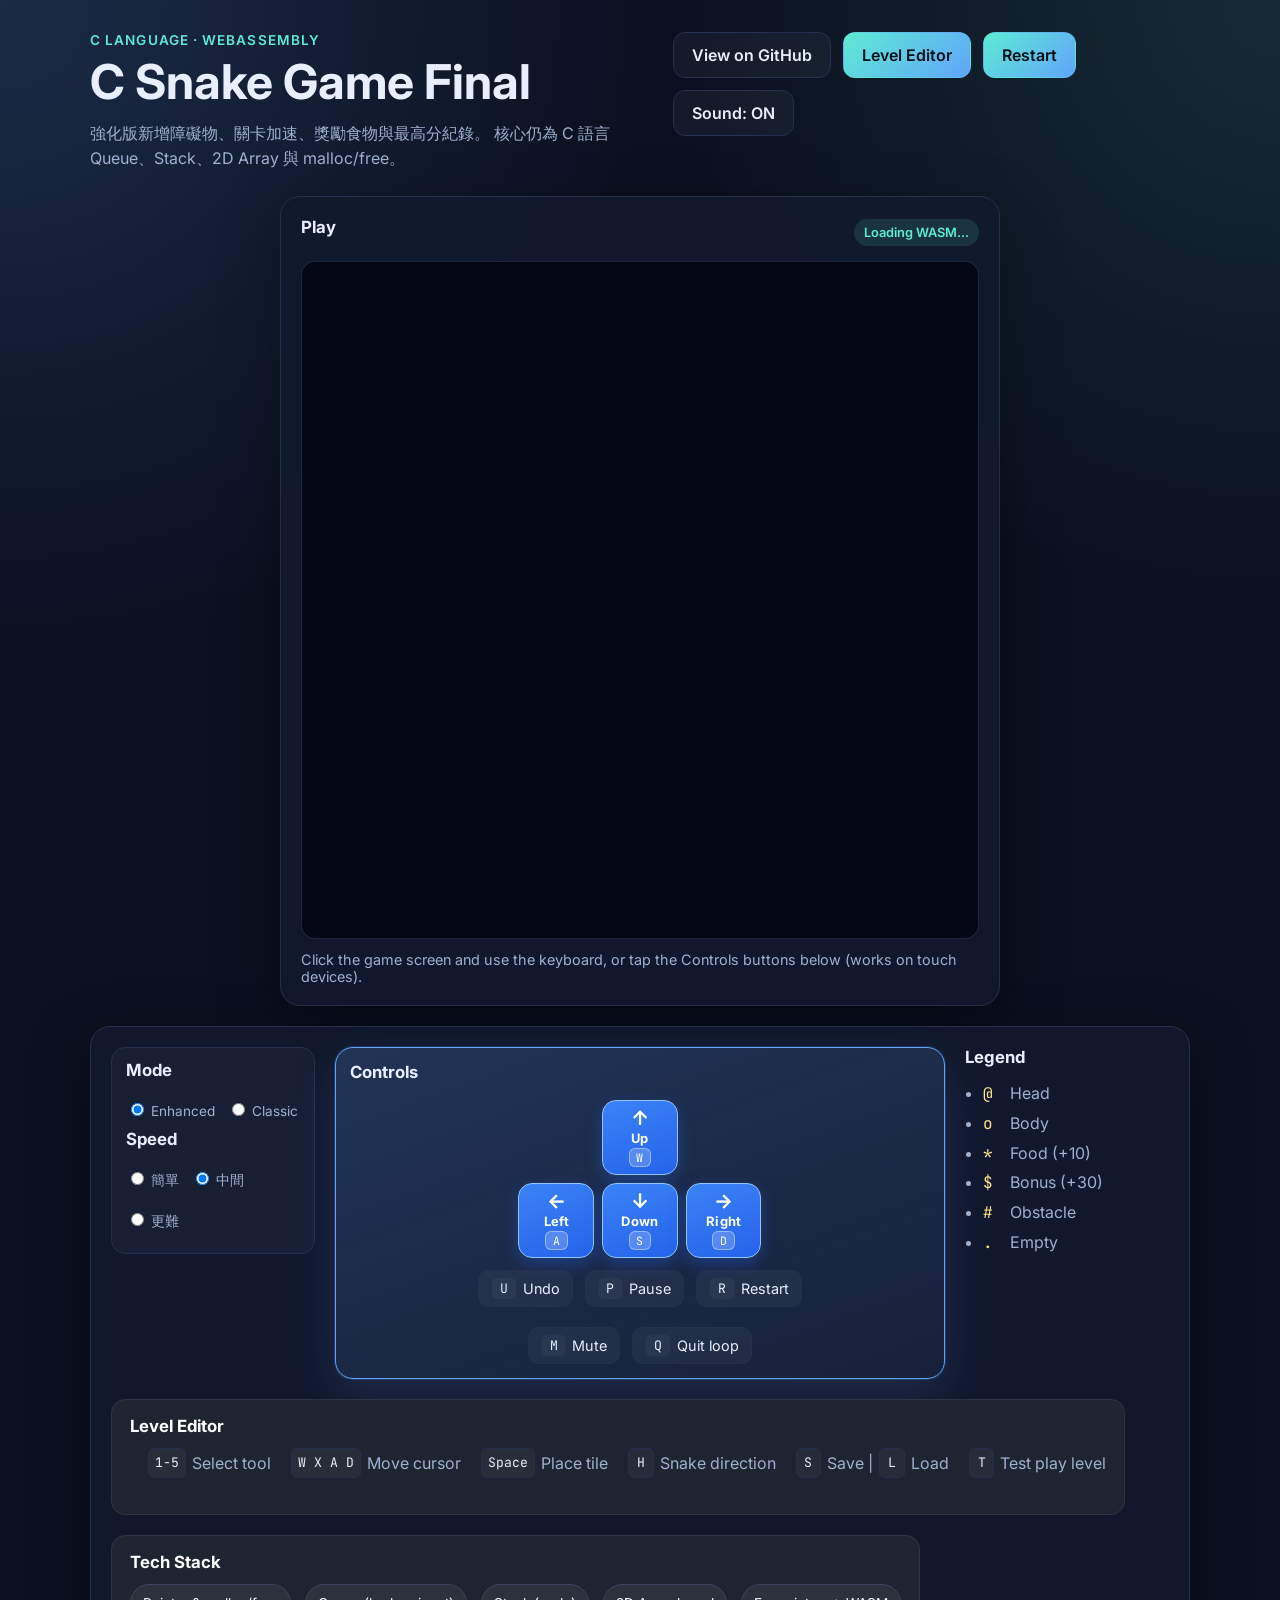
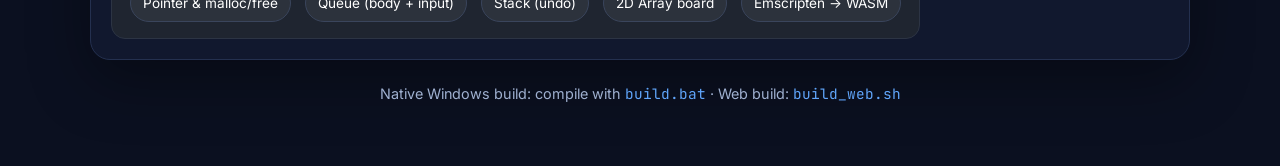
==== web/index.html @ 6ceba036 "Web：移除 Speed 最難(Extreme)選項" ====
<!DOCTYPE html>
<html lang="zh-Hant">
<head>
  <meta charset="UTF-8">
  <meta name="viewport" content="width=device-width, initial-scale=1.0">
  <title>C Snake Game Final — WebAssembly</title>
  <meta name="description" content="C Snake Game Final - enhanced snake with 4 speed levels, editor, and WebAssembly.">
  <meta name="github-repo" content="https://github.com/singpraise/snake-game-final">
  <link rel="stylesheet" href="style.css">
  <link rel="preconnect" href="https://fonts.googleapis.com">
  <link rel="preconnect" href="https://fonts.gstatic.com" crossorigin>
  <link href="https://fonts.googleapis.com/css2?family=JetBrains+Mono:wght@400;600&family=Inter:wght@400;600;700&display=swap" rel="stylesheet">
</head>
<body>
  <div class="page">
    <header class="hero">
      <div class="hero-text">
        <p class="eyebrow">C Language · WebAssembly</p>
        <h1>C Snake Game Final</h1>
        <p class="subtitle">
          強化版新增障礙物、關卡加速、獎勵食物與最高分紀錄。
          核心仍為 C 語言 Queue、Stack、2D Array 與 malloc/free。
        </p>
      </div>
      <div class="hero-actions">
        <a id="github-link" class="btn btn-github" href="https://github.com/singpraise/snake-game-final" target="_blank" rel="noopener noreferrer">
          View on GitHub
        </a>
        <button id="btn-editor" class="btn btn-primary" type="button">Level Editor</button>
        <button id="btn-restart" class="btn btn-primary" type="button">Restart</button>
        <button id="btn-sound" class="btn btn-github" type="button">Sound: ON</button>
      </div>
    </header>

    <main class="layout">
      <section class="panel game-panel">
        <div class="panel-header">
          <h2>Play</h2>
          <span id="status-badge" class="badge">Loading WASM...</span>
        </div>
        <pre id="game-screen" class="terminal" aria-label="Snake game screen" tabindex="0"></pre>
        <p class="hint">Click the game screen and use the keyboard, or tap the Controls buttons below (works on touch devices).</p>
      </section>

      <aside class="panel info-panel game-info">
        <div class="info-grid">
          <div class="info-col-left">
            <div class="remote-card">
              <h2>Mode</h2>
              <div class="mode-row">
                <label><input type="radio" name="mode" value="enhanced" checked> Enhanced</label>
                <label><input type="radio" name="mode" value="classic"> Classic</label>
              </div>
              <h2>Speed</h2>
              <div class="mode-row" id="difficulty-row">
                <label><input type="radio" name="diff" value="0"> 簡單</label>
                <label><input type="radio" name="diff" value="1" checked> 中間</label>
                <label><input type="radio" name="diff" value="2"> 更難</label>
              </div>
            </div>
          </div>

          <div class="info-col-center">
            <h2>Controls</h2>
            <div class="dpad-guide">
              <button type="button" class="dpad-cell up" data-key="38" aria-label="Up">
                <span class="dpad-arrow">↑</span>
                <span class="dpad-name">Up</span>
                <kbd>W</kbd>
              </button>
              <button type="button" class="dpad-cell left" data-key="37" aria-label="Left">
                <span class="dpad-arrow">←</span>
                <span class="dpad-name">Left</span>
                <kbd>A</kbd>
              </button>
              <button type="button" class="dpad-cell down" data-key="40" aria-label="Down">
                <span class="dpad-arrow">↓</span>
                <span class="dpad-name">Down</span>
                <kbd>S</kbd>
              </button>
              <button type="button" class="dpad-cell right" data-key="39" aria-label="Right">
                <span class="dpad-arrow">→</span>
                <span class="dpad-name">Right</span>
                <kbd>D</kbd>
              </button>
            </div>
            <div class="action-keys">
              <button type="button" class="action-key" data-key="85"><kbd>U</kbd> Undo</button>
              <button type="button" class="action-key" data-key="80"><kbd>P</kbd> Pause</button>
              <button type="button" class="action-key" data-key="82"><kbd>R</kbd> Restart</button>
              <span class="action-break"></span>
              <button type="button" class="action-key" data-key="77"><kbd>M</kbd> Mute</button>
              <button type="button" class="action-key" data-key="81"><kbd>Q</kbd> Quit loop</button>
            </div>
          </div>

          <div class="info-col-right">
            <h2>Legend</h2>
            <ul class="legend">
              <li><span class="glyph">@</span> Head</li>
              <li><span class="glyph">o</span> Body</li>
              <li><span class="glyph">*</span> Food (+10)</li>
              <li><span class="glyph">$</span> Bonus (+30)</li>
              <li><span class="glyph">#</span> Obstacle</li>
              <li><span class="glyph">.</span> Empty</li>
            </ul>
          </div>
        </div>

        <div class="bottom-card">
          <h2>Level Editor</h2>
          <ul class="control-list inline-list">
            <li><kbd>1-5</kbd> Select tool</li>
            <li><kbd>W X A D</kbd> Move cursor</li>
            <li><kbd>Space</kbd> Place tile</li>
            <li><kbd>H</kbd> Snake direction</li>
            <li><kbd>S</kbd> Save | <kbd>L</kbd> Load</li>
            <li><kbd>T</kbd> Test play level</li>
          </ul>
        </div>

        <div class="bottom-card">
          <h2>Tech Stack</h2>
          <ul class="tech-list">
            <li>Pointer &amp; malloc/free</li>
            <li>Queue (body + input)</li>
            <li>Stack (undo)</li>
            <li>2D Array board</li>
            <li>Emscripten → WASM</li>
          </ul>
        </div>
      </aside>
    </main>

    <footer class="footer">
      <p>Native Windows build: compile with <code>build.bat</code> · Web build: <code>build_web.sh</code></p>
    </footer>
  </div>

  <script>
    (function setupGithubLink() {
      var meta = document.querySelector('meta[name="github-repo"]');
      var repo = meta ? meta.getAttribute('content') : '';
      if (!repo && window.location.hostname.endsWith('github.io')) {
        var parts = window.location.pathname.split('/').filter(Boolean);
        if (parts.length >= 1) {
          repo = 'https://github.com/' + parts[0] + '/' + parts[0];
        }
      }
      if (repo) {
        document.getElementById('github-link').href = repo;
      }
    })();

    window.snakeAudio = {
      enabled: true,
      ctx: null,
      play: function (id) {
        if (!this.enabled) return;
        var AudioCtx = window.AudioContext || window.webkitAudioContext;
        if (!AudioCtx) return;
        if (!this.ctx) this.ctx = new AudioCtx();
        var ctx = this.ctx;
        var tones = [
          [880, 0.08], [1175, 0.1], [700, 0.08], [220, 0.2],
          [520, 0.06], [420, 0.05], [640, 0.05], [760, 0.08], [980, 0.08]
        ];
        var tone = tones[id] || [440, 0.08];
        if (id === 2) {
          [700, 900, 1100].forEach(function (f, i) {
            var o = ctx.createOscillator();
            var g = ctx.createGain();
            o.type = 'square';
            o.frequency.value = f;
            g.gain.value = 0.04;
            o.connect(g);
            g.connect(ctx.destination);
            o.start(ctx.currentTime + i * 0.08);
            o.stop(ctx.currentTime + i * 0.08 + 0.07);
          });
          return;
        }
        var osc = ctx.createOscillator();
        var gain = ctx.createGain();
        osc.type = 'square';
        osc.frequency.value = tone[0];
        gain.gain.value = 0.05;
        osc.connect(gain);
        gain.connect(ctx.destination);
        osc.start();
        osc.stop(ctx.currentTime + tone[1]);
      }
    };

    var Module = {
      print: (function () {
        var el = document.getElementById('game-screen');
        return function (text) {
          if (el) {
            el.textContent += text + '\n';
          }
        };
      })(),
      printErr: function (text) {
        console.error(text);
      },
      setStatus: function (text) {
        var badge = document.getElementById('status-badge');
        if (badge) {
          badge.textContent = text;
        }
      },
      onRuntimeInitialized: function () {
        Module.setStatus('Running');
        applyMode();
        window.snakeOnReady = function () {
          Module.setStatus('Running');
        };
      }
    };

    function sendKey(code) {
      if (Module._web_send_key) {
        Module._web_send_key(code);
      }
    }

    function applyMode() {
      if (!Module._web_set_mode) {
        return;
      }
      var mode = document.querySelector('input[name="mode"]:checked').value;
      var diff = parseInt(document.querySelector('input[name="diff"]:checked').value, 10);
      Module._web_set_mode(mode === 'classic' ? 0 : 1, diff);
    }

    function bindControls() {
      document.querySelectorAll('input[name="mode"], input[name="diff"]').forEach(function (el) {
        el.addEventListener('change', applyMode);
      });
      var screen = document.getElementById('game-screen');
      screen.addEventListener('keydown', function (e) {
        if (!Module._web_send_key) {
          return;
        }
        e.preventDefault();
        var code;
        switch (e.key) {
          case 'ArrowUp': code = 38; break;
          case 'ArrowDown': code = 40; break;
          case 'ArrowLeft': code = 37; break;
          case 'ArrowRight': code = 39; break;
          default:
            if (e.key.length === 1) {
              code = e.key.toUpperCase().charCodeAt(0);
            } else {
              return;
            }
        }
        Module._web_send_key(code);
      });

      document.querySelectorAll('[data-key]').forEach(function (btn) {
        btn.addEventListener('click', function () {
          sendKey(parseInt(btn.getAttribute('data-key'), 10));
        });
      });

      document.getElementById('btn-restart').addEventListener('click', function () {
        if (Module._web_restart) {
          Module._web_restart();
        } else {
          sendKey(82);
        }
      });

      document.getElementById('btn-editor').addEventListener('click', function () {
        if (Module._web_start_editor) {
          Module._web_start_editor();
          Module.setStatus('Editor');
        }
      });

      document.getElementById('btn-sound').addEventListener('click', function () {
        window.snakeAudio.enabled = !window.snakeAudio.enabled;
        this.textContent = window.snakeAudio.enabled ? 'Sound: ON' : 'Sound: OFF';
        sendKey(77);
      });
    }

    bindControls();
  </script>
  <script src="snake.js" async></script>
</body>
</html>
---- web/style.css ----
:root {
  --bg: #0b1020;
  --panel: #121a2f;
  --panel-border: #24304f;
  --text: #e8eefc;
  --muted: #9fb0d0;
  --accent: #5eead4;
  --accent-2: #60a5fa;
  --danger: #fb7185;
  --terminal-bg: #050814;
  --shadow: 0 20px 60px rgba(0, 0, 0, 0.35);
}

* {
  box-sizing: border-box;
}

body {
  margin: 0;
  min-height: 100vh;
  font-family: Inter, system-ui, sans-serif;
  color: var(--text);
  background:
    radial-gradient(circle at top left, rgba(96, 165, 250, 0.18), transparent 30%),
    radial-gradient(circle at top right, rgba(94, 234, 212, 0.12), transparent 28%),
    var(--bg);
}

.page {
  width: min(1100px, calc(100% - 32px));
  margin: 0 auto;
  padding: 32px 0 48px;
}

.hero {
  display: flex;
  justify-content: space-between;
  gap: 24px;
  align-items: flex-start;
  margin-bottom: 24px;
}

.eyebrow {
  margin: 0 0 8px;
  color: var(--accent);
  font-size: 0.85rem;
  font-weight: 600;
  letter-spacing: 0.08em;
  text-transform: uppercase;
}

h1 {
  margin: 0;
  font-size: clamp(2rem, 4vw, 3rem);
  line-height: 1.1;
}

.subtitle {
  margin: 12px 0 0;
  max-width: 58ch;
  color: var(--muted);
  line-height: 1.6;
}

.hero-actions {
  display: flex;
  gap: 12px;
  flex-wrap: wrap;
}

.btn {
  border: 1px solid transparent;
  border-radius: 12px;
  padding: 12px 18px;
  font: inherit;
  font-weight: 600;
  cursor: pointer;
  text-decoration: none;
  transition: transform 0.15s ease, background 0.15s ease;
}

.btn:hover {
  transform: translateY(-1px);
}

.btn-github {
  color: var(--text);
  background: rgba(255, 255, 255, 0.04);
  border-color: var(--panel-border);
}

.btn-primary {
  color: #041018;
  background: linear-gradient(135deg, var(--accent), var(--accent-2));
}

.layout {
  display: flex;
  flex-direction: column;
  gap: 20px;
}

.info-panel {
  display: grid;
  grid-template-columns: repeat(auto-fit, minmax(180px, 1fr));
  gap: 8px 28px;
  align-items: start;
}

.info-block {
  min-width: 0;
}

.info-block-wide {
  grid-column: span 2;
}

.info-block h2 {
  margin-top: 4px;
}

.info-block .control-list,
.info-block .legend,
.info-block .tech-list,
.info-block .mode-row {
  margin-bottom: 8px;
}

/* ── Game page info layout: 左 20% / 中 60% / 右 20%，下方說明 100% ── */
.game-info {
  display: flex;
  flex-direction: column;
  gap: 20px;
}

.info-grid {
  display: grid;
  grid-template-columns: 1fr 3fr 1fr;
  gap: 20px;
  align-items: stretch;
}

.info-col-left {
  display: flex;
  flex-direction: column;
  gap: 12px;
}

.remote-card {
  background: rgba(255, 255, 255, 0.03);
  border: 1px solid var(--panel-border);
  border-radius: 14px;
  padding: 12px 14px;
}

.remote-card h2 {
  margin: 4px 0 8px;
  font-size: 0.95rem;
}

.remote-card .mode-row {
  margin-bottom: 10px;
}

/* 中間：主要遙控器 — 亮藍對比、加大按鈕、大箭頭大字，吸引使用者 */
.info-col-center {
  display: flex;
  flex-direction: column;
  align-items: center;
  justify-content: center;
  background: linear-gradient(160deg, rgba(96, 165, 250, 0.20), rgba(96, 165, 250, 0.06));
  border: 1px solid var(--accent-2);
  border-radius: 18px;
  padding: 14px;
  box-shadow: 0 0 0 1px rgba(96, 165, 250, 0.18), 0 16px 44px rgba(96, 165, 250, 0.14);
}

.info-col-center > h2 {
  align-self: flex-start;
  color: var(--text);
}

.dpad-guide {
  display: grid;
  grid-template-columns: repeat(3, minmax(0, 1fr));
  grid-template-areas:
    ". up ."
    "left down right";
  gap: 8px;
  margin: 6px auto 12px;
  width: 100%;
  max-width: 243px;
}

.dpad-cell {
  display: flex;
  flex-direction: column;
  align-items: center;
  justify-content: center;
  gap: 2px;
  min-width: 0;
  min-height: 52px;
  padding: 7px 5px;
  border: 1px solid #93c5fd;
  border-radius: 14px;
  background: linear-gradient(160deg, #3b82f6, #2563eb);
  color: #ffffff;
  font: inherit;
  cursor: pointer;
  -webkit-tap-highlight-color: transparent;
  box-shadow: 0 6px 16px rgba(37, 99, 235, 0.35);
  transition: transform 0.12s ease, box-shadow 0.12s ease;
}

.dpad-cell:hover {
  transform: translateY(-2px);
  box-shadow: 0 10px 22px rgba(37, 99, 235, 0.5);
}

.dpad-cell:active {
  transform: translateY(1px) scale(0.97);
  box-shadow: 0 4px 12px rgba(37, 99, 235, 0.45);
}

.dpad-cell.up    { grid-area: up; }
.dpad-cell.left  { grid-area: left; }
.dpad-cell.down  { grid-area: down; }
.dpad-cell.right { grid-area: right; }

.dpad-arrow {
  font-size: clamp(1rem, 2.7vw, 1.26rem);
  line-height: 1;
  font-weight: 700;
}

.dpad-name {
  font-size: clamp(0.7rem, 1.8vw, 0.81rem);
  font-weight: 700;
  letter-spacing: 0.02em;
}

.dpad-cell kbd {
  min-width: 1.4rem;
  padding: 1px 5px;
  background: rgba(255, 255, 255, 0.2);
  border-color: rgba(255, 255, 255, 0.4);
  color: #ffffff;
  font-size: 0.72rem;
}

.action-keys {
  display: flex;
  flex-wrap: wrap;
  justify-content: center;
  gap: 10px 12px;
  color: var(--text);
  font-size: 0.95rem;
}

.action-key {
  display: inline-flex;
  align-items: center;
  gap: 6px;
  padding: 6px 12px;
  border: 1px solid var(--panel-border);
  border-radius: 10px;
  background: rgba(255, 255, 255, 0.04);
  color: var(--text);
  font: inherit;
  font-size: 0.9rem;
  cursor: pointer;
  -webkit-tap-highlight-color: transparent;
  transition: background 0.12s ease, transform 0.12s ease;
}

.action-key:hover {
  background: rgba(96, 165, 250, 0.16);
}

.action-key:active {
  transform: scale(0.96);
}

.action-break {
  flex-basis: 100%;
  width: 100%;
  height: 0;
}

.info-col-right .legend {
  margin-bottom: 0;
}

/* 底部說明卡：Level Editor / Tech Stack — 深灰底白字，100% 橫放 */
.bottom-card {
  background: #1f2530;
  border: 1px solid #2c3444;
  border-radius: 14px;
  padding: 16px 18px;
  color: #ffffff;
}

.bottom-card h2 {
  margin: 0 0 12px;
  color: #ffffff;
}

.inline-list {
  display: flex;
  flex-wrap: wrap;
  gap: 12px 20px;
  margin: 0;
  padding: 0;
  list-style: none;
  color: #ffffff;
}

.inline-list li {
  display: inline-flex;
  align-items: center;
  gap: 6px;
}

.bottom-card .tech-list {
  display: flex;
  flex-wrap: wrap;
  gap: 10px 14px;
  margin: 0;
  padding: 0;
  list-style: none;
}

.bottom-card .tech-list li {
  padding: 6px 12px;
  border: 1px solid #3a455c;
  border-radius: 999px;
  background: rgba(255, 255, 255, 0.06);
  color: #ffffff;
  font-size: 0.85rem;
}

/* 平板：左右欄變窄、中間維持加大 */
@media (max-width: 980px) {
  .info-grid {
    grid-template-columns: 1fr 2fr 1fr;
    gap: 14px;
  }
}

/* 手機：三欄改為直向堆疊，遙控器置中、不超出畫面 */
@media (max-width: 680px) {
  .info-grid {
    grid-template-columns: 1fr;
    gap: 14px;
  }

  .info-col-center {
    order: -1;            /* 遙控器移到主畫面正下方 */
    padding: 16px 12px;
  }

  .dpad-guide {
    max-width: 100%;      /* 跟主畫面一樣寬 */
    gap: 10px;
  }

  .dpad-cell {
    min-height: 80px;
    border-radius: 14px;
  }

  .action-keys {
    font-size: 0.9rem;
    gap: 8px 12px;
  }

  .bottom-card .tech-list,
  .inline-list {
    gap: 8px 12px;
  }
}

/* 小手機：縮小間距與內距，維持滿版不溢出 */
@media (max-width: 380px) {
  .dpad-guide {
    gap: 8px;
  }

  .dpad-cell {
    min-height: 72px;
    padding: 8px 4px;
  }
}

.panel {
  background: rgba(18, 26, 47, 0.92);
  border: 1px solid var(--panel-border);
  border-radius: 20px;
  box-shadow: var(--shadow);
  padding: 20px;
}

.panel-header {
  display: flex;
  justify-content: space-between;
  align-items: center;
  margin-bottom: 12px;
}

.panel h2 {
  margin: 0 0 12px;
  font-size: 1.05rem;
}

.badge {
  display: inline-flex;
  align-items: center;
  gap: 8px;
  padding: 6px 10px;
  border-radius: 999px;
  background: rgba(94, 234, 212, 0.12);
  color: var(--accent);
  font-size: 0.8rem;
  font-weight: 600;
}

.game-panel {
  width: 100%;
  max-width: 720px;
  margin-inline: auto;
}

.terminal {
  width: 100%;
  aspect-ratio: 1 / 1;
  margin: 0;
  padding: 18px;
  display: flex;
  flex-direction: column;
  justify-content: center;
  overflow: auto;
  border-radius: 14px;
  background: var(--terminal-bg);
  border: 1px solid #1b2742;
  color: #d9f99d;
  font-family: "JetBrains Mono", Consolas, monospace;
  font-size: clamp(0.8rem, 1.9vw, 1.2rem);
  line-height: 1.35;
  white-space: pre;
  outline: none;
}

.terminal:focus {
  border-color: var(--accent-2);
  box-shadow: 0 0 0 3px rgba(96, 165, 250, 0.18);
}

.hint {
  margin: 12px 0 0;
  color: var(--muted);
  font-size: 0.9rem;
}

.mode-row {
  display: flex;
  flex-wrap: wrap;
  gap: 12px;
  margin-bottom: 16px;
  color: var(--muted);
  font-size: 0.92rem;
}

.mode-row label {
  display: inline-flex;
  align-items: center;
  gap: 6px;
  cursor: pointer;
}

.control-list,
.legend,
.tech-list {
  margin: 0 0 20px;
  padding-left: 18px;
  color: var(--muted);
  line-height: 1.8;
}

kbd {
  display: inline-block;
  min-width: 1.6rem;
  padding: 2px 6px;
  border: 1px solid var(--panel-border);
  border-radius: 6px;
  background: rgba(255, 255, 255, 0.04);
  color: var(--text);
  font-family: "JetBrains Mono", monospace;
  font-size: 0.82rem;
  text-align: center;
}

.glyph {
  display: inline-block;
  width: 1.4rem;
  color: #fde68a;
  font-family: "JetBrains Mono", monospace;
}

.footer {
  margin-top: 24px;
  color: var(--muted);
  font-size: 0.9rem;
  text-align: center;
}

.footer code {
  color: var(--accent-2);
  font-family: "JetBrains Mono", monospace;
}

.text-input,
.level-editor {
  width: 100%;
  margin: 8px 0 12px;
  padding: 10px 12px;
  border: 1px solid var(--panel-border);
  border-radius: 10px;
  background: rgba(255, 255, 255, 0.04);
  color: var(--text);
  font: inherit;
}

.level-editor {
  font-family: "JetBrains Mono", monospace;
  font-size: 0.82rem;
  line-height: 1.45;
  resize: vertical;
  min-height: 220px;
}

.btn-block {
  width: 100%;
  margin-bottom: 12px;
}

.score-list {
  margin: 0 0 20px;
  padding-left: 20px;
  color: var(--muted);
  line-height: 1.7;
  font-size: 0.9rem;
}

.info-panel label {
  display: block;
  margin-top: 8px;
  color: var(--muted);
  font-size: 0.85rem;
}

@media (max-width: 900px) {
  .hero,
  .layout {
    grid-template-columns: 1fr;
    display: grid;
  }

  .hero-actions {
    justify-content: flex-start;
  }
}
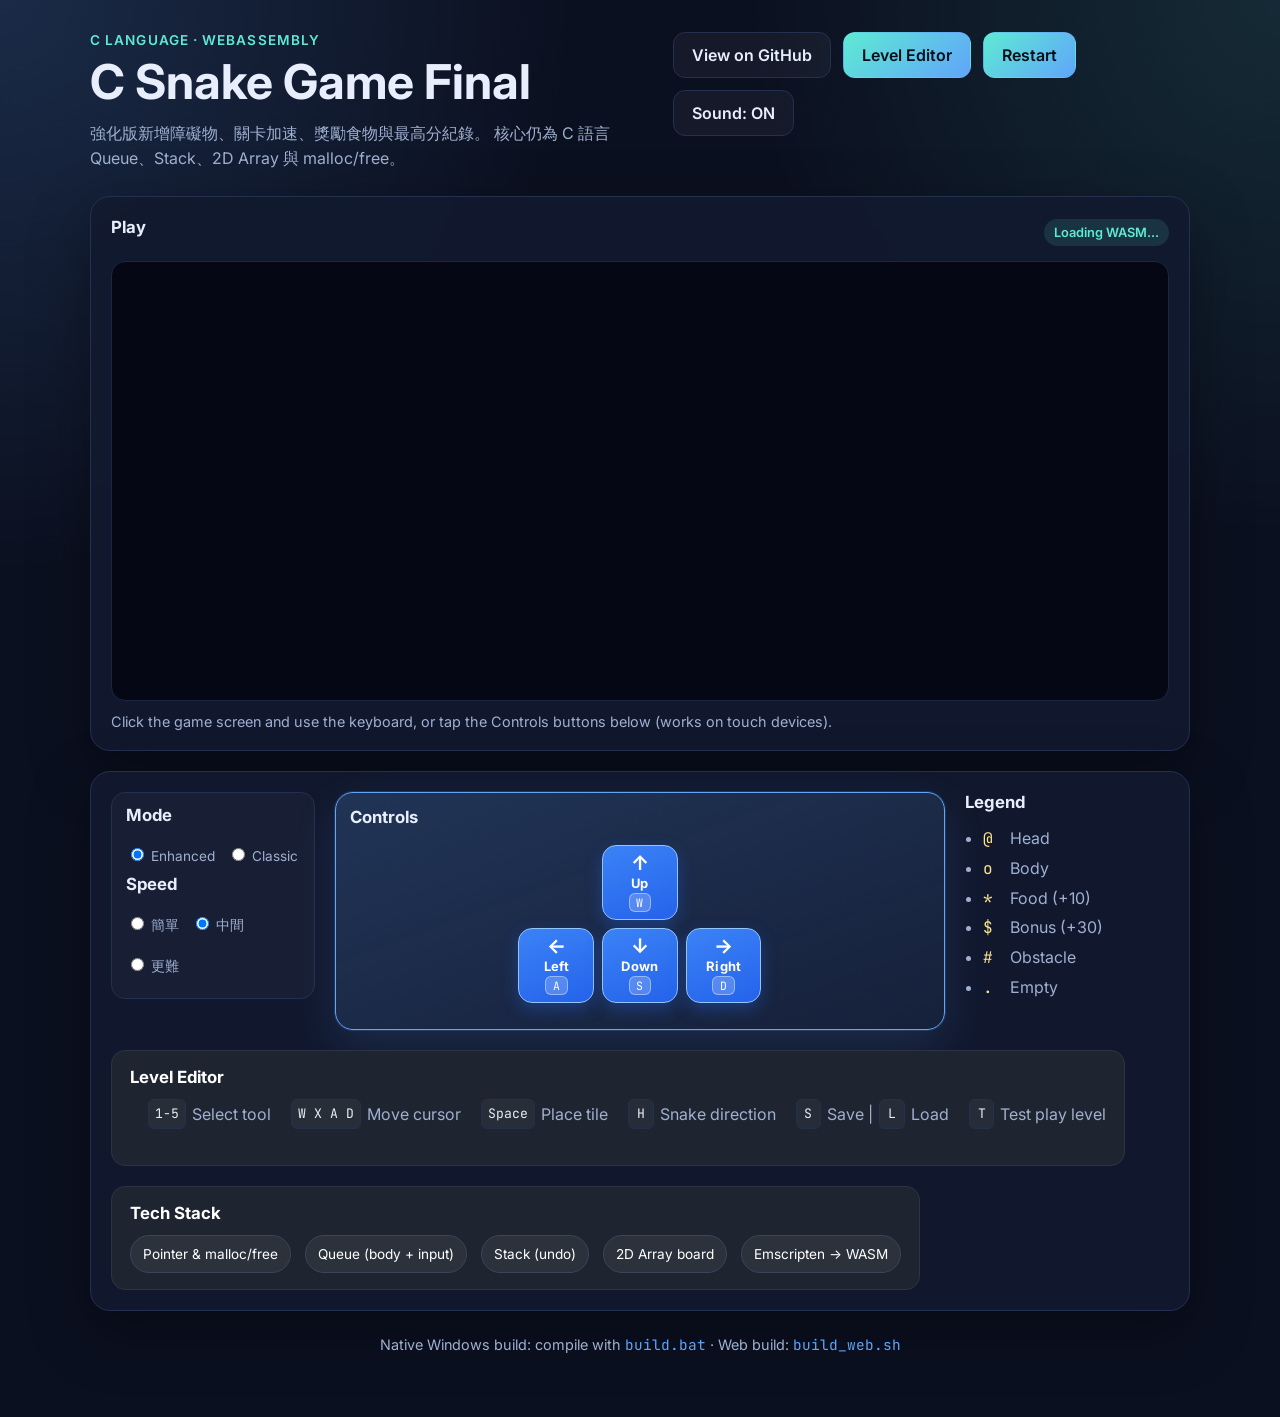
==== commit e68b46fa: "Web Controls：移除動作鍵列，中間欄縮短以貼齊左右面板高度" ====
--- a/web/index.html
+++ b/web/index.html
@@ -84,14 +84,6 @@
                 <kbd>D</kbd>
               </button>
             </div>
-            <div class="action-keys">
-              <button type="button" class="action-key" data-key="85"><kbd>U</kbd> Undo</button>
-              <button type="button" class="action-key" data-key="80"><kbd>P</kbd> Pause</button>
-              <button type="button" class="action-key" data-key="82"><kbd>R</kbd> Restart</button>
-              <span class="action-break"></span>
-              <button type="button" class="action-key" data-key="77"><kbd>M</kbd> Mute</button>
-              <button type="button" class="action-key" data-key="81"><kbd>Q</kbd> Quit loop</button>
-            </div>
           </div>
 
           <div class="info-col-right">
--- a/web/style.css
+++ b/web/style.css
@@ -248,45 +248,6 @@
   font-size: 0.72rem;
 }
 
-.action-keys {
-  display: flex;
-  flex-wrap: wrap;
-  justify-content: center;
-  gap: 10px 12px;
-  color: var(--text);
-  font-size: 0.95rem;
-}
-
-.action-key {
-  display: inline-flex;
-  align-items: center;
-  gap: 6px;
-  padding: 6px 12px;
-  border: 1px solid var(--panel-border);
-  border-radius: 10px;
-  background: rgba(255, 255, 255, 0.04);
-  color: var(--text);
-  font: inherit;
-  font-size: 0.9rem;
-  cursor: pointer;
-  -webkit-tap-highlight-color: transparent;
-  transition: background 0.12s ease, transform 0.12s ease;
-}
-
-.action-key:hover {
-  background: rgba(96, 165, 250, 0.16);
-}
-
-.action-key:active {
-  transform: scale(0.96);
-}
-
-.action-break {
-  flex-basis: 100%;
-  width: 100%;
-  height: 0;
-}
-
 .info-col-right .legend {
   margin-bottom: 0;
 }
@@ -367,11 +328,6 @@
   .dpad-cell {
     min-height: 80px;
     border-radius: 14px;
-  }
-
-  .action-keys {
-    font-size: 0.9rem;
-    gap: 8px 12px;
   }
 
   .bottom-card .tech-list,
@@ -426,26 +382,21 @@
 
 .game-panel {
   width: 100%;
-  max-width: 720px;
-  margin-inline: auto;
 }
 
 .terminal {
   width: 100%;
-  aspect-ratio: 1 / 1;
+  min-height: 440px;
   margin: 0;
-  padding: 18px;
-  display: flex;
-  flex-direction: column;
-  justify-content: center;
+  padding: 20px 24px;
   overflow: auto;
   border-radius: 14px;
   background: var(--terminal-bg);
   border: 1px solid #1b2742;
   color: #d9f99d;
   font-family: "JetBrains Mono", Consolas, monospace;
-  font-size: clamp(0.8rem, 1.9vw, 1.2rem);
-  line-height: 1.35;
+  font-size: clamp(0.8rem, 2.4vw, 1.65rem);
+  line-height: 1.4;
   white-space: pre;
   outline: none;
 }
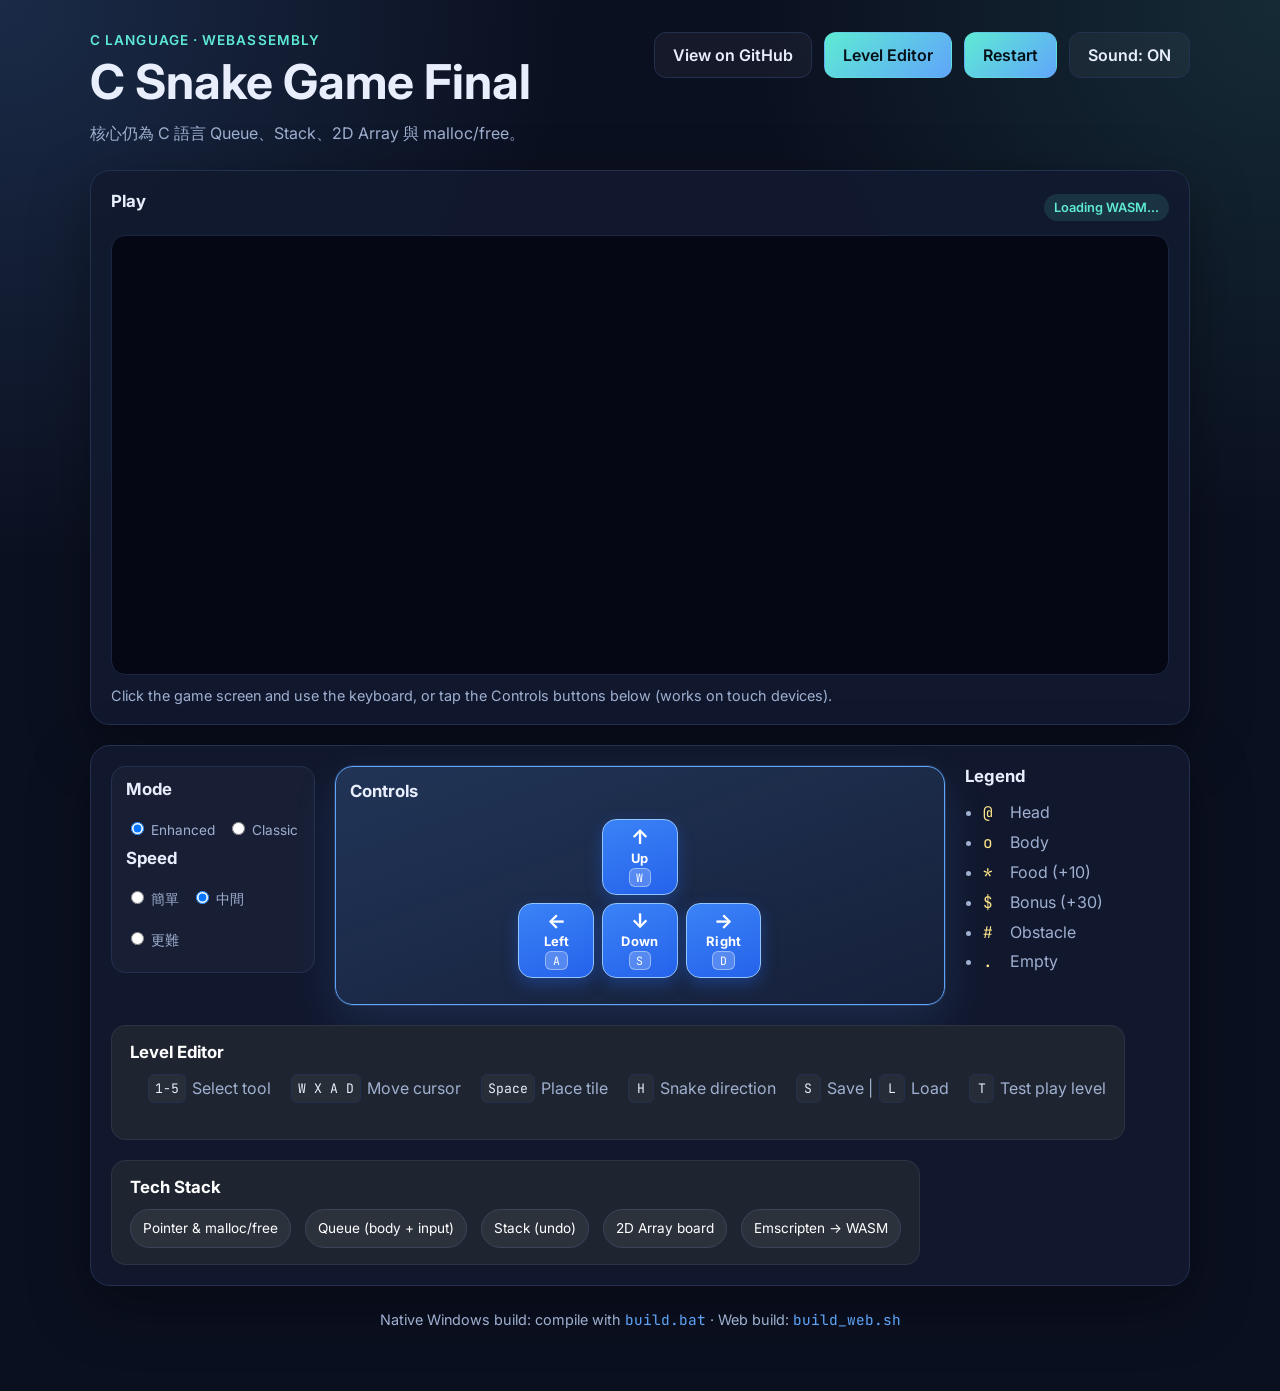
==== commit 870324f5: "Web：移除標題下方強化版描述句" ====
--- a/web/index.html
+++ b/web/index.html
@@ -18,7 +18,6 @@
         <p class="eyebrow">C Language · WebAssembly</p>
         <h1>C Snake Game Final</h1>
         <p class="subtitle">
-          強化版新增障礙物、關卡加速、獎勵食物與最高分紀錄。
           核心仍為 C 語言 Queue、Stack、2D Array 與 malloc/free。
         </p>
       </div>
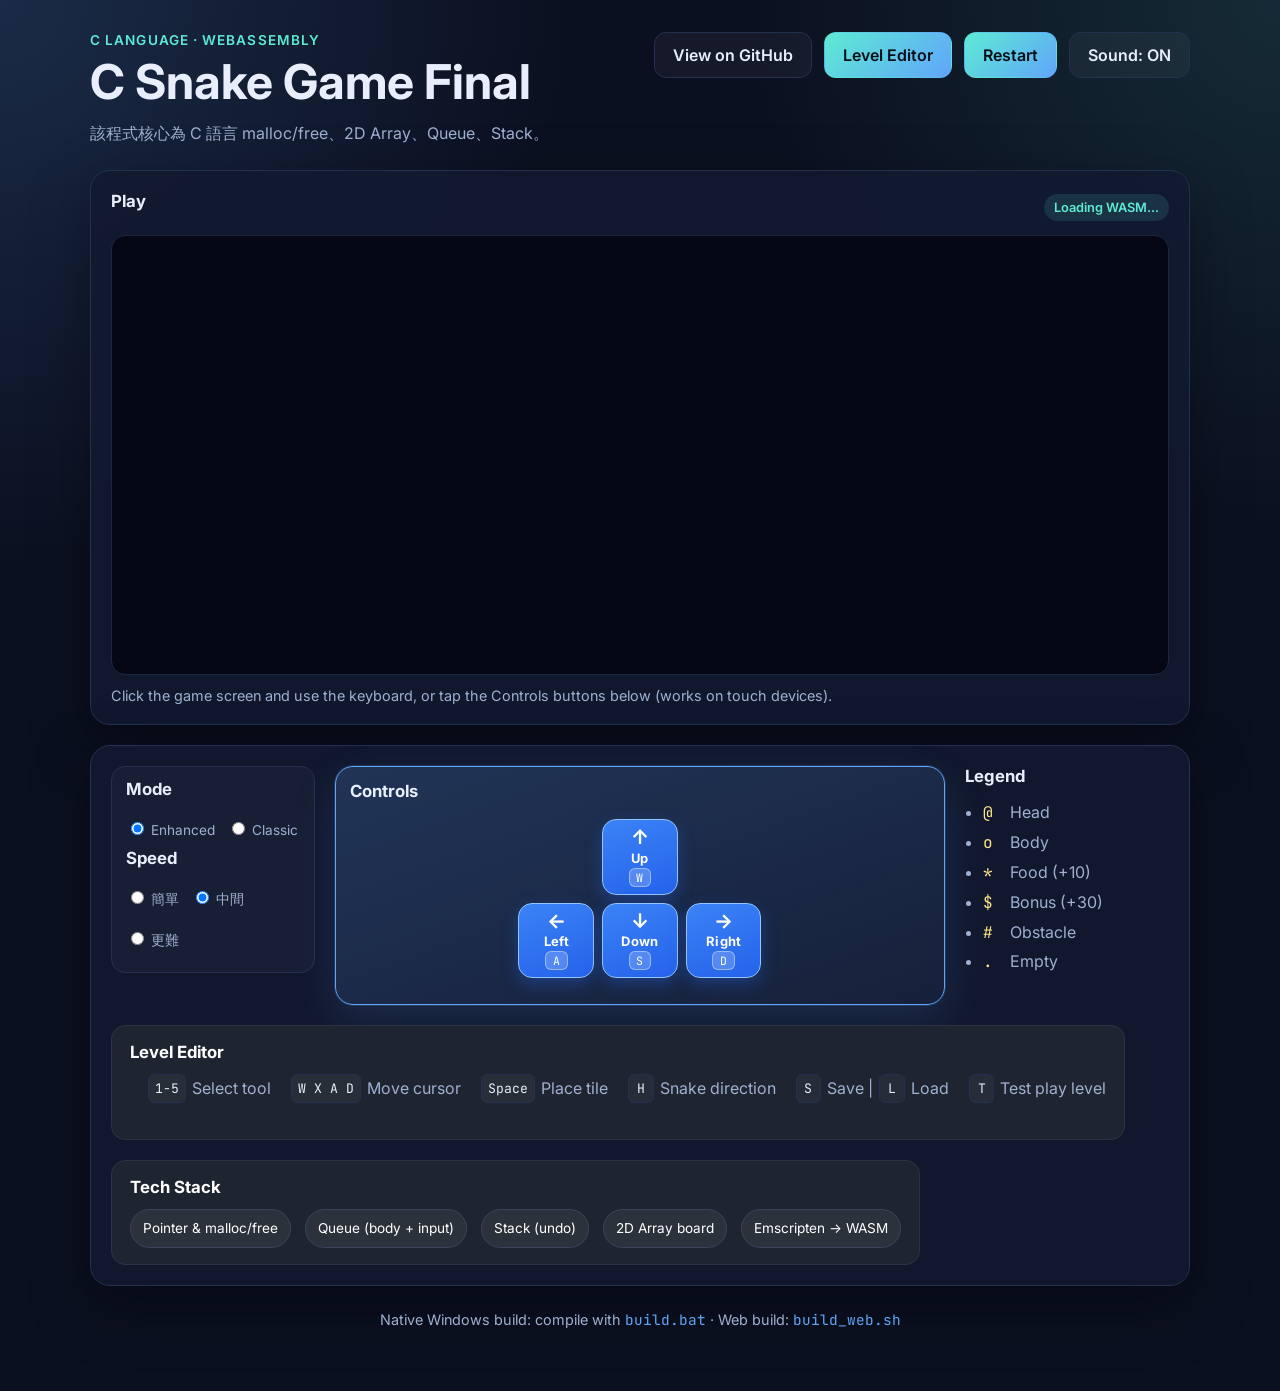
==== commit 9817da43: "Web：更新標題下方核心技術描述句" ====
--- a/web/index.html
+++ b/web/index.html
@@ -18,7 +18,7 @@
         <p class="eyebrow">C Language · WebAssembly</p>
         <h1>C Snake Game Final</h1>
         <p class="subtitle">
-          核心仍為 C 語言 Queue、Stack、2D Array 與 malloc/free。
+          該程式核心為 C 語言 malloc/free、2D Array、Queue、Stack。
         </p>
       </div>
       <div class="hero-actions">
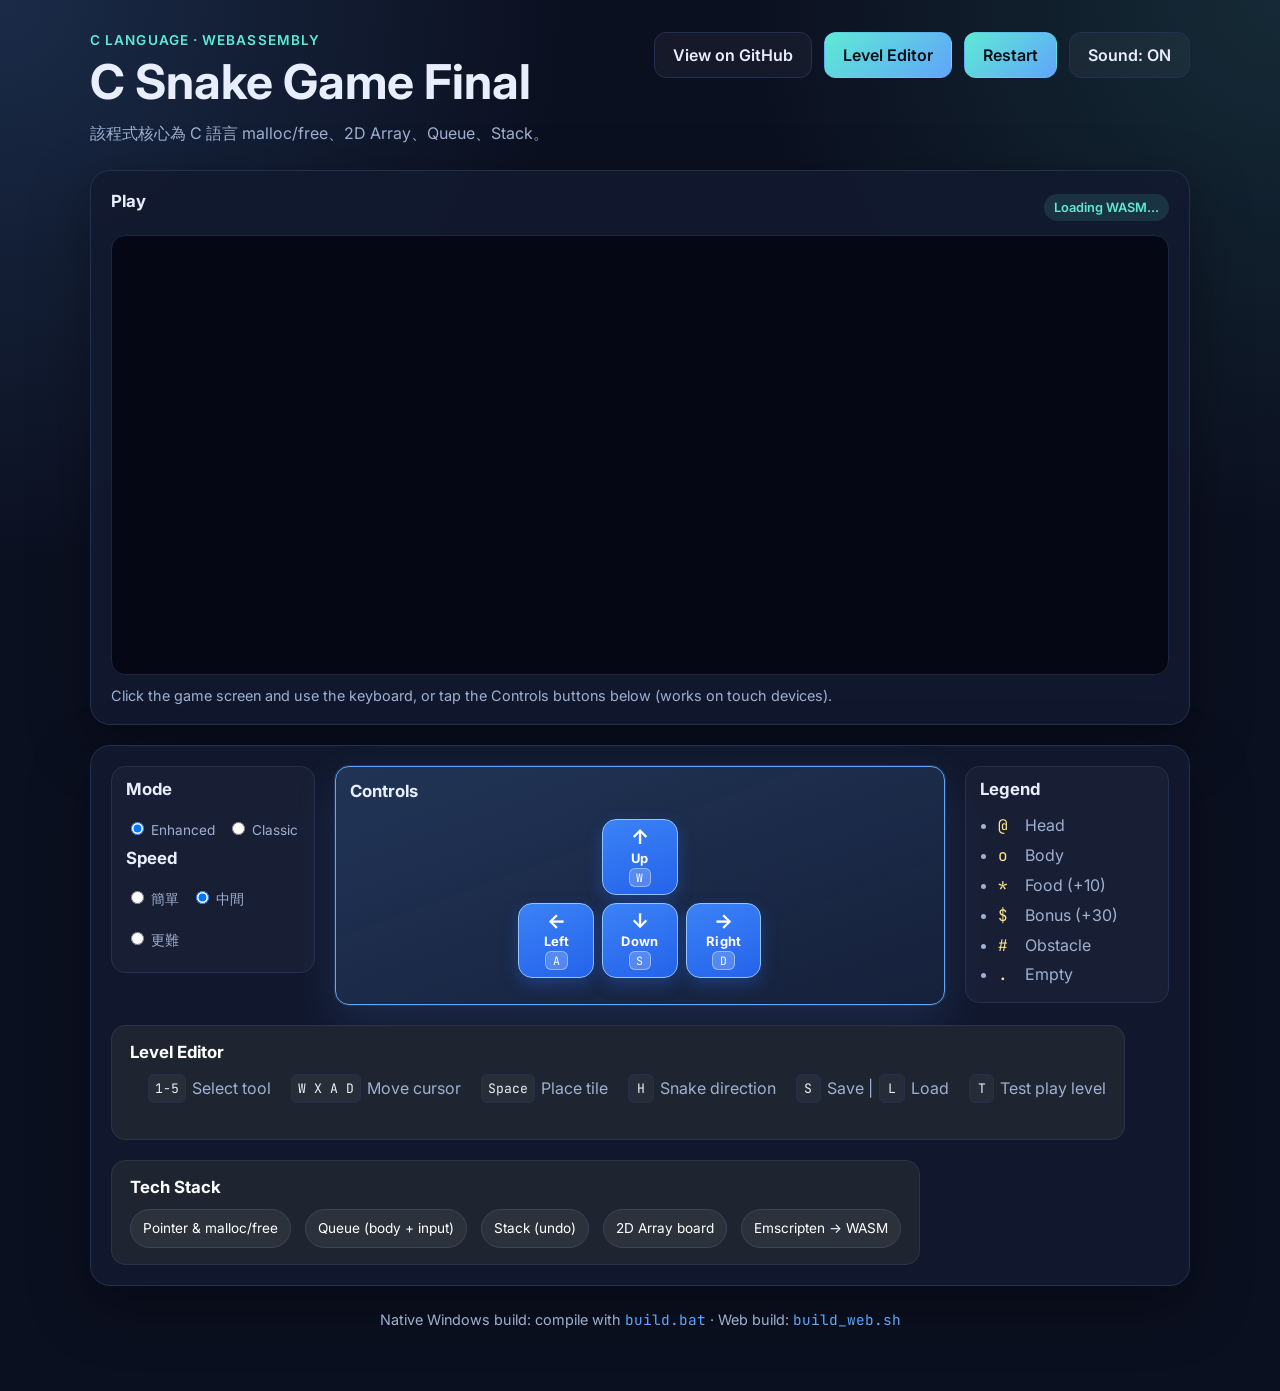
==== commit 84eb83d8: "Web：Legend 加圓角卡片、Controls 圓角統一為14px，左右對稱" ====
--- a/web/index.html
+++ b/web/index.html
@@ -86,15 +86,17 @@
           </div>
 
           <div class="info-col-right">
-            <h2>Legend</h2>
-            <ul class="legend">
-              <li><span class="glyph">@</span> Head</li>
-              <li><span class="glyph">o</span> Body</li>
-              <li><span class="glyph">*</span> Food (+10)</li>
-              <li><span class="glyph">$</span> Bonus (+30)</li>
-              <li><span class="glyph">#</span> Obstacle</li>
-              <li><span class="glyph">.</span> Empty</li>
-            </ul>
+            <div class="remote-card">
+              <h2>Legend</h2>
+              <ul class="legend">
+                <li><span class="glyph">@</span> Head</li>
+                <li><span class="glyph">o</span> Body</li>
+                <li><span class="glyph">*</span> Food (+10)</li>
+                <li><span class="glyph">$</span> Bonus (+30)</li>
+                <li><span class="glyph">#</span> Obstacle</li>
+                <li><span class="glyph">.</span> Empty</li>
+              </ul>
+            </div>
           </div>
         </div>
 
--- a/web/style.css
+++ b/web/style.css
@@ -170,7 +170,7 @@
   justify-content: center;
   background: linear-gradient(160deg, rgba(96, 165, 250, 0.20), rgba(96, 165, 250, 0.06));
   border: 1px solid var(--accent-2);
-  border-radius: 18px;
+  border-radius: 14px;
   padding: 14px;
   box-shadow: 0 0 0 1px rgba(96, 165, 250, 0.18), 0 16px 44px rgba(96, 165, 250, 0.14);
 }
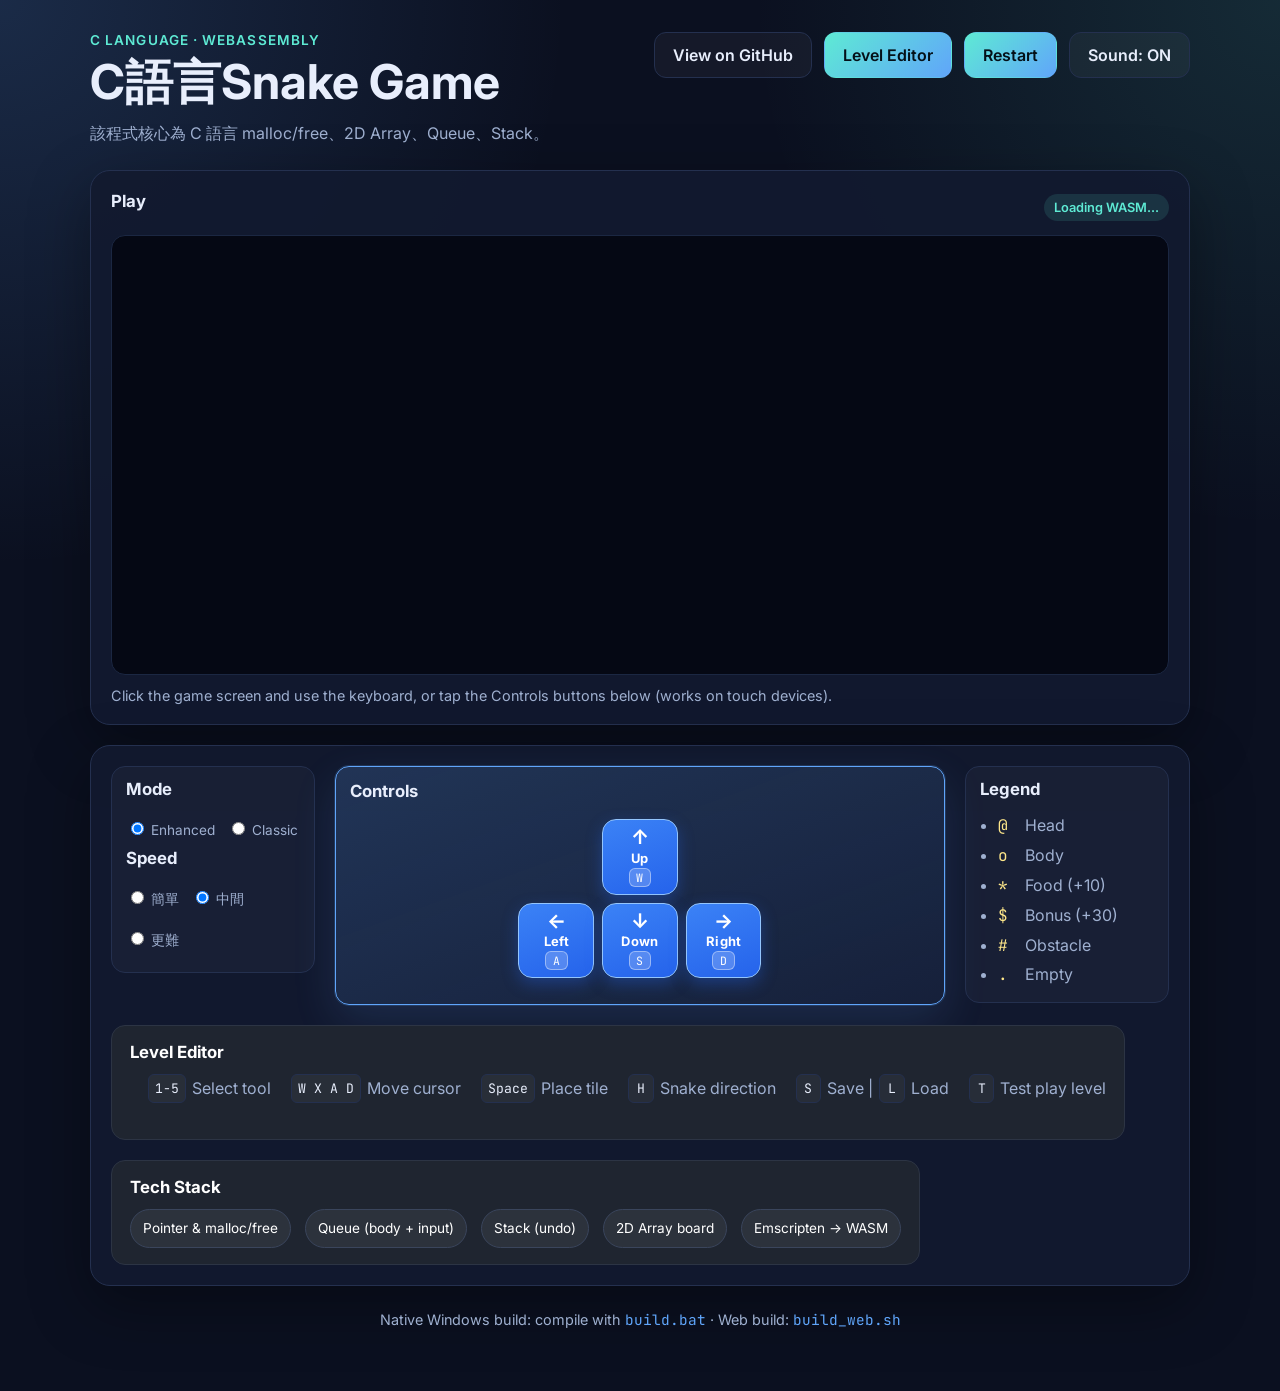
==== commit fa80acc5: "Web：主標題改為「C語言Snake Game」" ====
--- a/web/index.html
+++ b/web/index.html
@@ -16,7 +16,7 @@
     <header class="hero">
       <div class="hero-text">
         <p class="eyebrow">C Language · WebAssembly</p>
-        <h1>C Snake Game Final</h1>
+        <h1>C語言Snake Game</h1>
         <p class="subtitle">
           該程式核心為 C 語言 malloc/free、2D Array、Queue、Stack。
         </p>
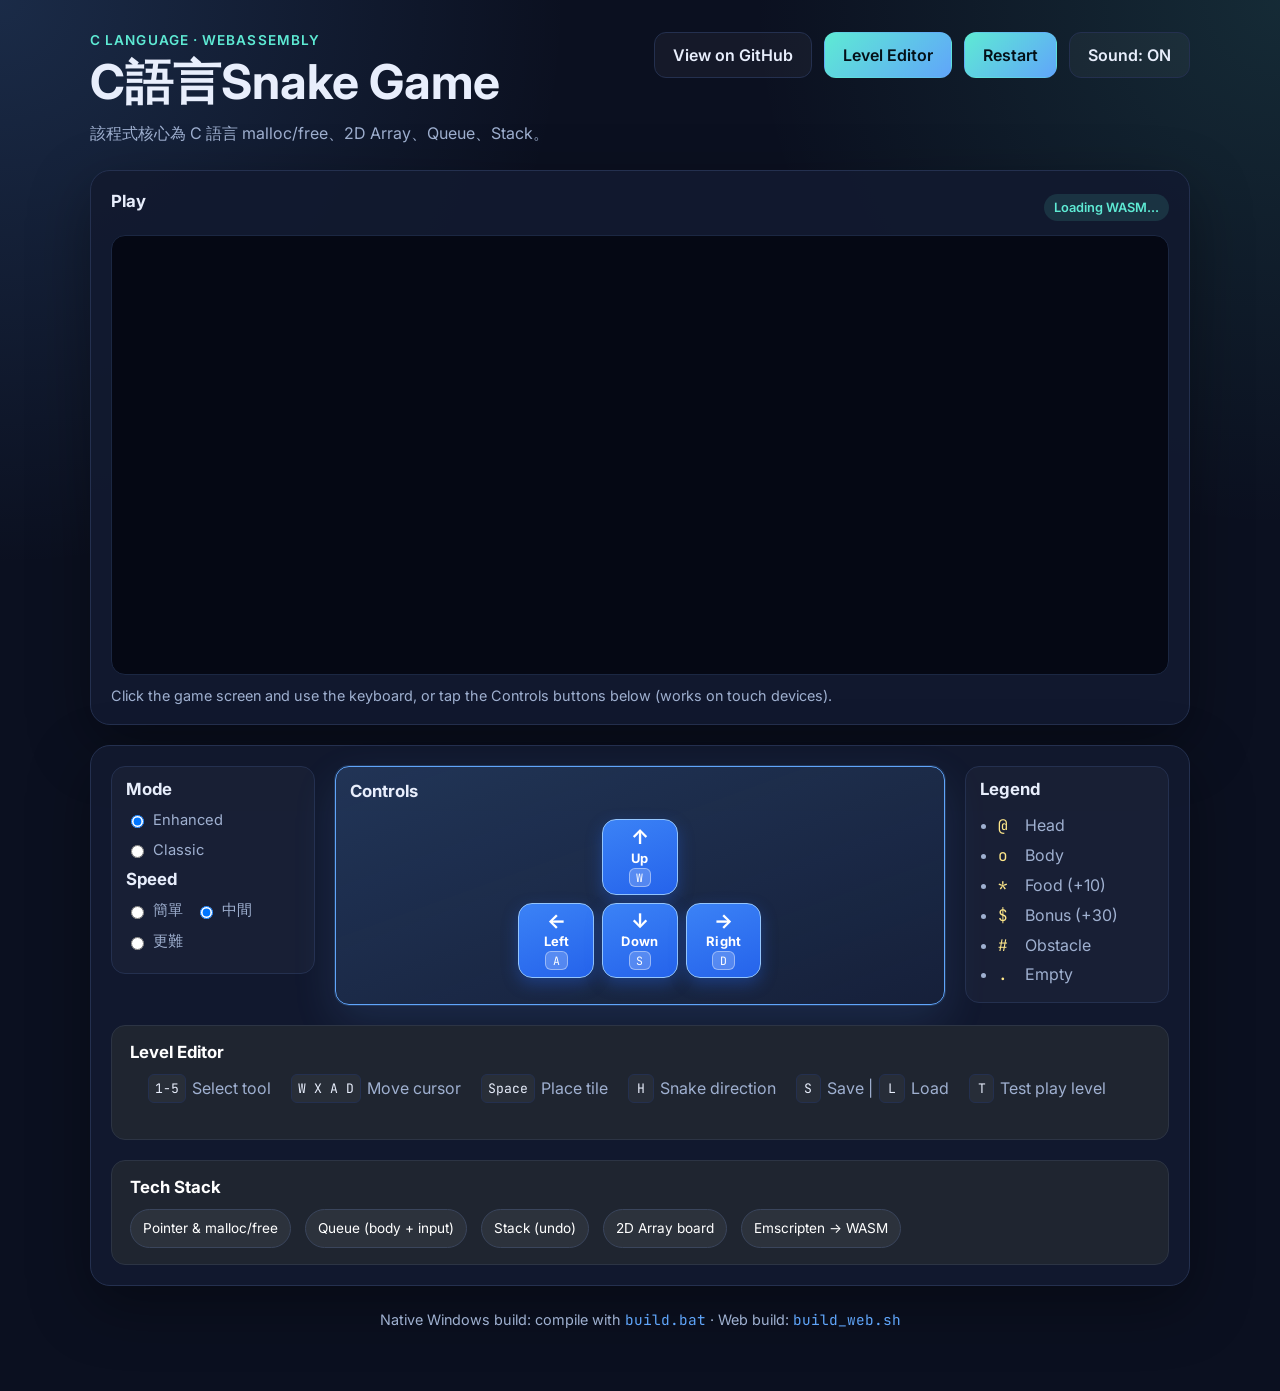
==== commit 0ea10b68: "Web RWD：移除 info-panel 衝突、手機區塊強制滿版、CSS 快取版本號" ====
--- a/web/index.html
+++ b/web/index.html
@@ -6,7 +6,7 @@
   <title>C Snake Game Final — WebAssembly</title>
   <meta name="description" content="C Snake Game Final - enhanced snake with 4 speed levels, editor, and WebAssembly.">
   <meta name="github-repo" content="https://github.com/singpraise/snake-game-final">
-  <link rel="stylesheet" href="style.css">
+  <link rel="stylesheet" href="style.css?v=20260607">
   <link rel="preconnect" href="https://fonts.googleapis.com">
   <link rel="preconnect" href="https://fonts.gstatic.com" crossorigin>
   <link href="https://fonts.googleapis.com/css2?family=JetBrains+Mono:wght@400;600&family=Inter:wght@400;600;700&display=swap" rel="stylesheet">
@@ -41,7 +41,7 @@
         <p class="hint">Click the game screen and use the keyboard, or tap the Controls buttons below (works on touch devices).</p>
       </section>
 
-      <aside class="panel info-panel game-info">
+      <aside class="panel game-info">
         <div class="info-grid">
           <div class="info-col-left">
             <div class="remote-card">
--- a/web/style.css
+++ b/web/style.css
@@ -127,10 +127,11 @@
 }
 
 /* ── Game page info layout: 左 20% / 中 60% / 右 20%，下方說明 100% ── */
-.game-info {
+.panel.game-info {
   display: flex;
   flex-direction: column;
   gap: 20px;
+  width: 100%;
 }
 
 .info-grid {
@@ -308,8 +309,28 @@
   }
 }
 
-/* 手機：三欄改為直向堆疊，遙控器置中、不超出畫面 */
-@media (max-width: 680px) {
+/* 手機 / 窄螢幕：三欄改為直向堆疊，遙控器置中滿版 */
+@media (max-width: 820px) {
+  .page {
+    width: 100%;
+    padding-left: 10px;
+    padding-right: 10px;
+  }
+
+  .panel {
+    padding: 14px;
+  }
+
+  .panel.game-info,
+  .info-grid,
+  .info-col-left,
+  .info-col-center,
+  .info-col-right,
+  .remote-card,
+  .bottom-card {
+    width: 100%;
+  }
+
   .info-grid {
     grid-template-columns: 1fr;
     gap: 14px;
@@ -317,16 +338,19 @@
 
   .info-col-center {
     order: -1;            /* 遙控器移到主畫面正下方 */
-    padding: 16px 12px;
+    align-items: stretch; /* 子元素撐滿寬度 */
+    padding: 14px 10px;
   }
 
   .dpad-guide {
-    max-width: 100%;      /* 跟主畫面一樣寬 */
+    width: 100%;
+    max-width: none;      /* 滿版：跟卡片一樣寬 */
+    margin: 6px 0 12px;
     gap: 10px;
   }
 
   .dpad-cell {
-    min-height: 80px;
+    min-height: 84px;
     border-radius: 14px;
   }
 
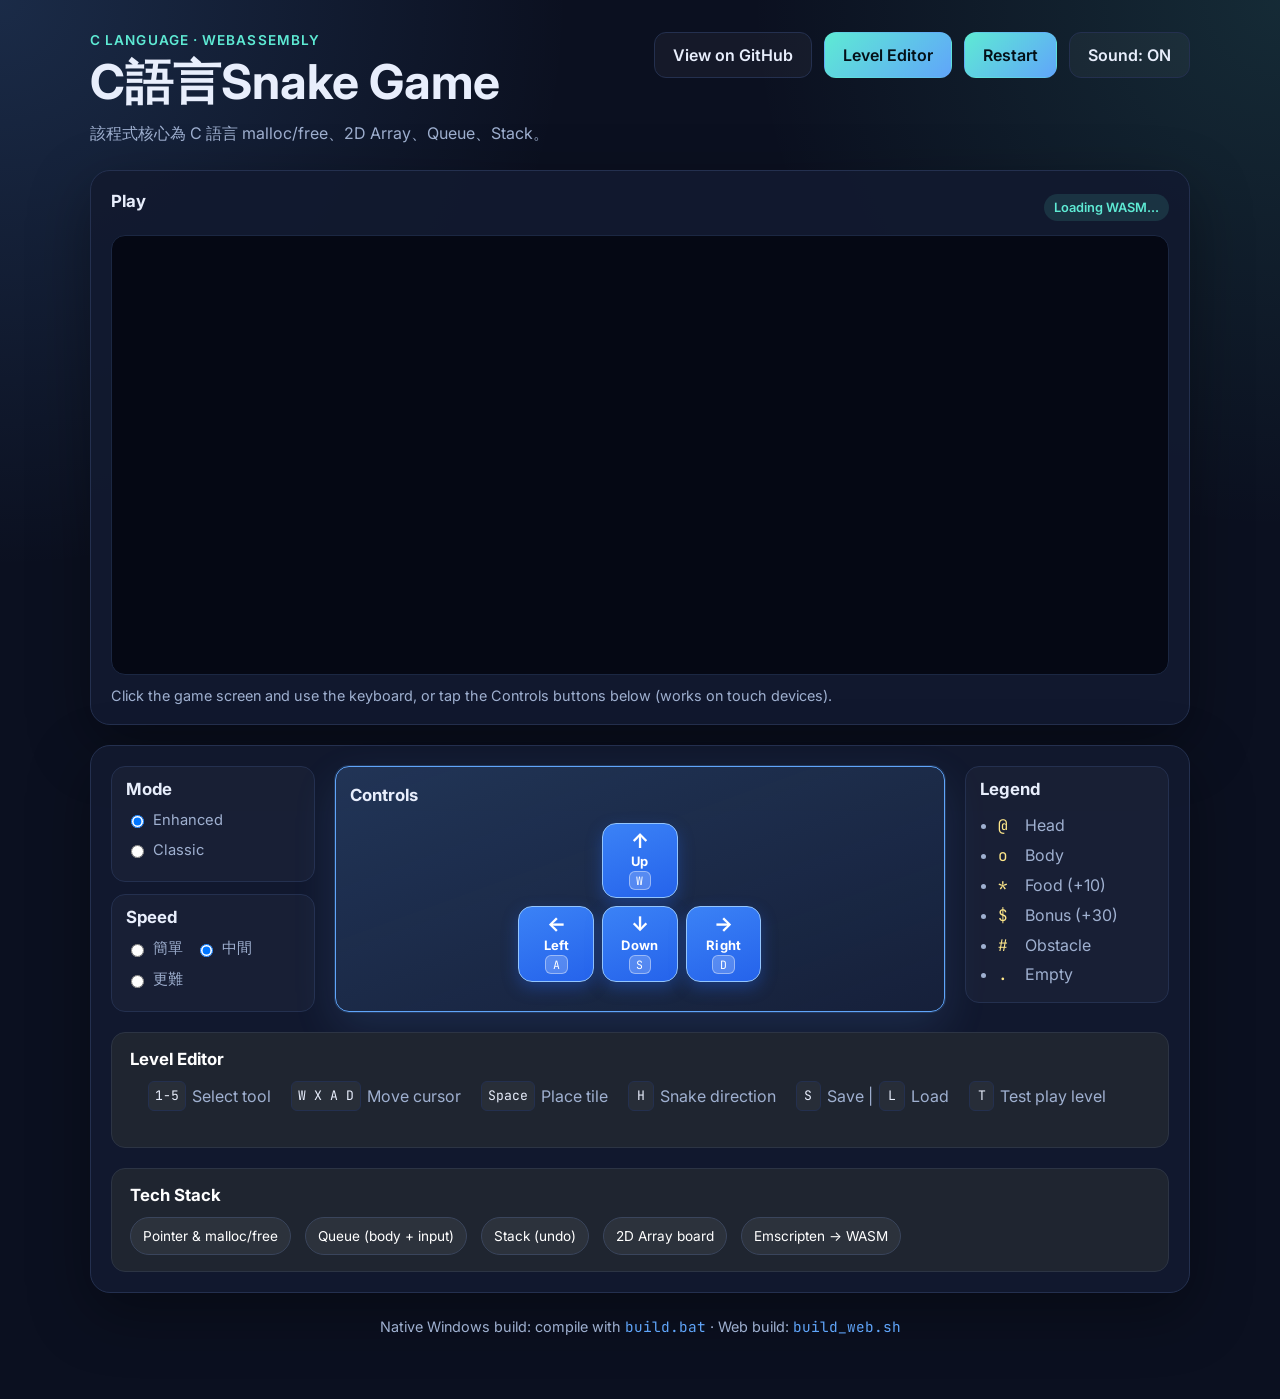
==== commit 419ad23c: "Web RWD：Mode/Speed/Legend 拆卡滿版，與 Level Editor 同寬" ====
--- a/web/index.html
+++ b/web/index.html
@@ -6,7 +6,7 @@
   <title>C Snake Game Final — WebAssembly</title>
   <meta name="description" content="C Snake Game Final - enhanced snake with 4 speed levels, editor, and WebAssembly.">
   <meta name="github-repo" content="https://github.com/singpraise/snake-game-final">
-  <link rel="stylesheet" href="style.css?v=20260607">
+  <link rel="stylesheet" href="style.css?v=20260607b">
   <link rel="preconnect" href="https://fonts.googleapis.com">
   <link rel="preconnect" href="https://fonts.gstatic.com" crossorigin>
   <link href="https://fonts.googleapis.com/css2?family=JetBrains+Mono:wght@400;600&family=Inter:wght@400;600;700&display=swap" rel="stylesheet">
@@ -44,12 +44,14 @@
       <aside class="panel game-info">
         <div class="info-grid">
           <div class="info-col-left">
-            <div class="remote-card">
+            <div class="remote-card setting-card">
               <h2>Mode</h2>
               <div class="mode-row">
                 <label><input type="radio" name="mode" value="enhanced" checked> Enhanced</label>
                 <label><input type="radio" name="mode" value="classic"> Classic</label>
               </div>
+            </div>
+            <div class="remote-card setting-card">
               <h2>Speed</h2>
               <div class="mode-row" id="difficulty-row">
                 <label><input type="radio" name="diff" value="0"> 簡單</label>
@@ -86,7 +88,7 @@
           </div>
 
           <div class="info-col-right">
-            <div class="remote-card">
+            <div class="remote-card setting-card">
               <h2>Legend</h2>
               <ul class="legend">
                 <li><span class="glyph">@</span> Head</li>
--- a/web/style.css
+++ b/web/style.css
@@ -327,13 +327,41 @@
   .info-col-center,
   .info-col-right,
   .remote-card,
+  .setting-card,
   .bottom-card {
     width: 100%;
+    max-width: 100%;
+    box-sizing: border-box;
+  }
+
+  .info-col-left,
+  .info-col-right {
+    display: block;
+    align-self: stretch;
+  }
+
+  .setting-card {
+    padding: 16px 18px;   /* 與 bottom-card 一致 */
+  }
+
+  .setting-card .mode-row {
+    width: 100%;
+    gap: 14px 20px;
+  }
+
+  .setting-card .legend {
+    display: flex;
+    flex-wrap: wrap;
+    gap: 8px 18px;
+    margin: 0;
+    padding: 0;
+    list-style: none;
+    width: 100%;
   }
 
   .info-grid {
     grid-template-columns: 1fr;
-    gap: 14px;
+    gap: 12px;
   }
 
   .info-col-center {
